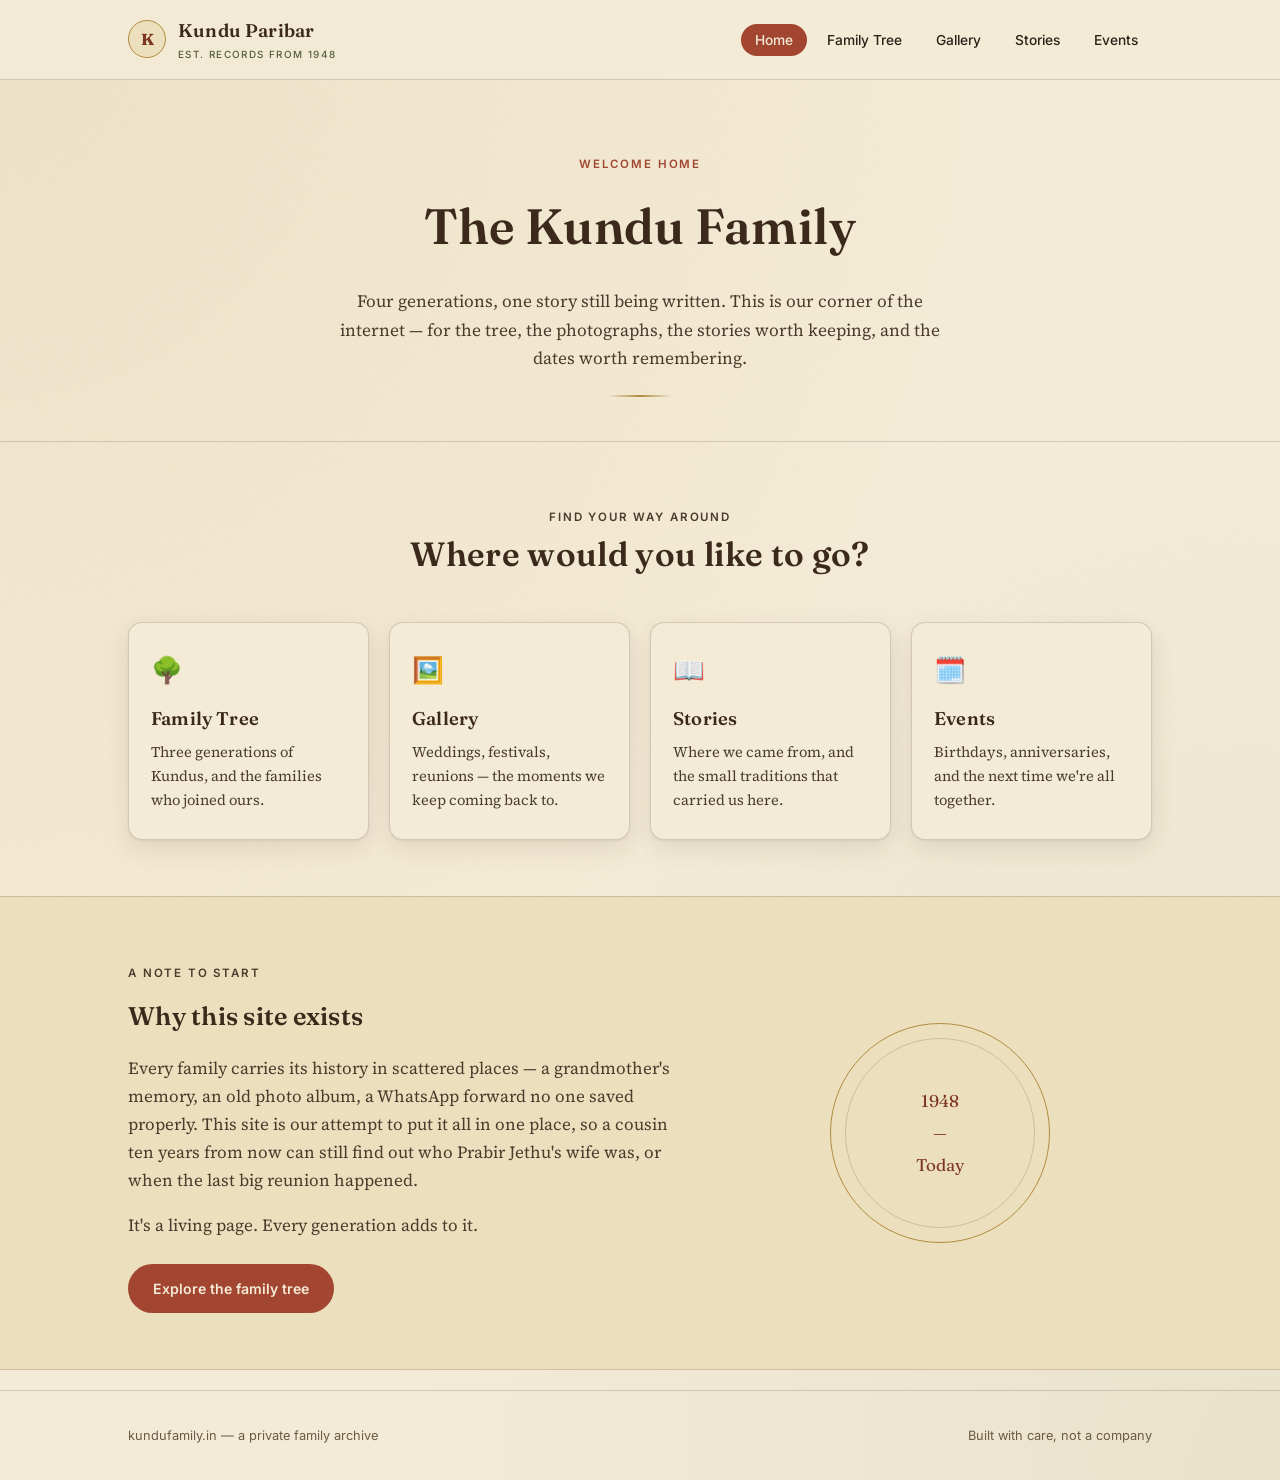
==== index.html @ 88c86d19 "Add files via upload" ====
<!DOCTYPE html>
<html lang="en">
<head>
<meta charset="UTF-8">
<meta name="viewport" content="width=device-width, initial-scale=1.0">
<title>The Kundu Family</title>
<meta name="description" content="The Kundu family — our tree, our stories, our gatherings, all in one place.">
<link rel="stylesheet" href="styles.css">
</head>
<body>

<header class="site-header">
  <div class="wrap">
    <a class="brand" href="index.html">
      <span class="brand-mark">K</span>
      <span class="brand-name">Kundu Paribar<small>Est. records from 1948</small></span>
    </a>
    <button class="nav-toggle" aria-expanded="false" aria-controls="primary-nav">Menu</button>
    <nav class="site-nav" id="primary-nav">
      <ul>
        <li><a href="index.html" class="active">Home</a></li>
        <li><a href="family-tree.html">Family Tree</a></li>
        <li><a href="gallery.html">Gallery</a></li>
        <li><a href="stories.html">Stories</a></li>
        <li><a href="events.html">Events</a></li>
      </ul>
    </nav>
  </div>
</header>

<section class="page-hero">
  <div class="wrap">
    <p class="eyebrow">Welcome home</p>
    <h1>The Kundu Family</h1>
    <p class="lede">Four generations, one story still being written. This is our corner of the internet — for the tree, the photographs, the stories worth keeping, and the dates worth remembering.</p>
    <div class="divider"></div>
  </div>
</section>

<section>
  <div class="wrap">
    <div class="section-head">
      <p class="eyebrow">Find your way around</p>
      <h2>Where would you like to go?</h2>
    </div>
    <div class="nav-grid">
      <a class="nav-card" href="family-tree.html">
        <span class="nav-card-icon" aria-hidden="true">🌳</span>
        <h3>Family Tree</h3>
        <p>Three generations of Kundus, and the families who joined ours.</p>
      </a>
      <a class="nav-card" href="gallery.html">
        <span class="nav-card-icon" aria-hidden="true">🖼️</span>
        <h3>Gallery</h3>
        <p>Weddings, festivals, reunions — the moments we keep coming back to.</p>
      </a>
      <a class="nav-card" href="stories.html">
        <span class="nav-card-icon" aria-hidden="true">📖</span>
        <h3>Stories</h3>
        <p>Where we came from, and the small traditions that carried us here.</p>
      </a>
      <a class="nav-card" href="events.html">
        <span class="nav-card-icon" aria-hidden="true">🗓️</span>
        <h3>Events</h3>
        <p>Birthdays, anniversaries, and the next time we're all together.</p>
      </a>
    </div>
  </div>
</section>

<section class="alt">
  <div class="wrap intro-split">
    <div class="intro-text">
      <p class="eyebrow">A note to start</p>
      <h2>Why this site exists</h2>
      <p>Every family carries its history in scattered places — a grandmother's memory, an old photo album, a WhatsApp forward no one saved properly. This site is our attempt to put it all in one place, so a cousin ten years from now can still find out who Prabir Jethu's wife was, or when the last big reunion happened.</p>
      <p>It's a living page. Every generation adds to it.</p>
      <a class="btn btn-primary" href="family-tree.html">Explore the family tree</a>
    </div>
    <div class="intro-figure" aria-hidden="true">
      <div class="ring-emblem">
        <span>1948</span>
        <span>—</span>
        <span>Today</span>
      </div>
    </div>
  </div>
</section>

<footer class="site-footer">
  <div class="wrap">
    <span class="foot-note">kundufamily.in — a private family archive</span>
    <span class="foot-note">Built with care, not a company</span>
  </div>
</footer>

<style>
  .nav-grid{
    display: grid;
    grid-template-columns: repeat(auto-fit, minmax(220px, 1fr));
    gap: 20px;
  }
  .nav-card{
    display: block;
    text-decoration: none;
    background: var(--cream);
    border: 1px solid var(--line);
    border-radius: 14px;
    padding: 26px 22px;
    box-shadow: var(--paper-shadow);
    transition: transform 0.18s ease, border-color 0.18s ease;
  }
  .nav-card:hover{ transform: translateY(-3px); border-color: var(--gold); }
  .nav-card-icon{ font-size: 1.6rem; }
  .nav-card h3{ margin: 12px 0 6px; font-size: 1.15rem; }
  .nav-card p{ margin: 0; font-size: 0.92rem; color: #4a3c2c; }

  .intro-split{
    display: grid;
    grid-template-columns: 1.3fr 1fr;
    gap: 48px;
    align-items: center;
  }
  .intro-text p{ color: #4a3c2c; }
  .intro-text .btn{ margin-top: 8px; }
  .ring-emblem{
    width: 220px; height: 220px;
    margin: 0 auto;
    border-radius: 50%;
    border: 1.5px solid var(--gold);
    display: flex; flex-direction: column;
    align-items: center; justify-content: center;
    gap: 4px;
    font-family: var(--display);
    color: var(--brick-dark);
    position: relative;
  }
  .ring-emblem::before{
    content: "";
    position: absolute; inset: 14px;
    border: 1px solid var(--line);
    border-radius: 50%;
  }
  @media (max-width: 760px){
    .intro-split{ grid-template-columns: 1fr; text-align: center; }
  }
</style>

<script>
  document.querySelector('.nav-toggle').addEventListener('click', function(){
    var nav = document.getElementById('primary-nav');
    var open = nav.classList.toggle('open');
    this.setAttribute('aria-expanded', open);
  });
</script>
</body>
</html>
---- styles.css ----
/* ==========================================================================
   Kundu Family — shared design system
   Palette: aged parchment, walnut ink, brick terracotta, sage, tarnished gold
   Type: Fraunces (display) / Source Serif 4 (body) / Inter (utility)
   ========================================================================== */

@import url('https://fonts.googleapis.com/css2?family=Fraunces:opsz,wght@9..144,300;9..144,500;9..144,600;9..144,700&family=Source+Serif+4:ital,wght@0,400;0,600;1,400&family=Inter:wght@400;500;600&display=swap');

:root{
  --cream:        #F4EBD6;
  --parchment:    #ECDFBE;
  --parchment-2:  #E4D3A9;
  --walnut:       #3B2A1C;
  --ink:          #2A2118;
  --brick:        #A24632;
  --brick-dark:   #7E3625;
  --sage:         #6E7A52;
  --sage-dark:    #545E3E;
  --gold:         #B08A3E;
  --line:         rgba(59,42,28,0.18);
  --paper-shadow: 0 1px 2px rgba(59,42,28,0.08), 0 8px 24px rgba(59,42,28,0.10);

  --display: 'Fraunces', serif;
  --body: 'Source Serif 4', serif;
  --utility: 'Inter', sans-serif;
}

*, *::before, *::after{ box-sizing: border-box; }
html{ scroll-behavior: smooth; }

body{
  margin: 0;
  background:
    radial-gradient(ellipse at top left, rgba(176,138,62,0.10), transparent 55%),
    radial-gradient(ellipse at bottom right, rgba(110,122,82,0.08), transparent 50%),
    var(--cream);
  color: var(--ink);
  font-family: var(--body);
  font-size: 17px;
  line-height: 1.65;
}

/* subtle paper grain */
body::before{
  content: "";
  position: fixed;
  inset: 0;
  pointer-events: none;
  opacity: 0.5;
  z-index: 0;
  background-image: url("data:image/svg+xml,%3Csvg xmlns='http://www.w3.org/2000/svg' width='120' height='120'%3E%3Cfilter id='n'%3E%3CfeTurbulence type='fractalNoise' baseFrequency='0.9' numOctaves='2' stitchTiles='stitch'/%3E%3C/filter%3E%3Crect width='100%25' height='100%25' filter='url(%23n)' opacity='0.035'/%3E%3C/svg%3E");
}

h1, h2, h3, h4{
  font-family: var(--display);
  color: var(--walnut);
  margin: 0 0 0.4em;
  font-weight: 600;
  letter-spacing: 0.01em;
}

a{ color: inherit; }
img{ max-width: 100%; display: block; }

.eyebrow{
  font-family: var(--utility);
  font-size: 0.72rem;
  letter-spacing: 0.16em;
  text-transform: uppercase;
  color: var(--brick);
  font-weight: 600;
}

.wrap{
  max-width: 1080px;
  margin: 0 auto;
  padding: 0 28px;
  position: relative;
  z-index: 1;
}

/* ---------- header / nav ---------- */
.site-header{
  position: sticky;
  top: 0;
  z-index: 50;
  background: rgba(244,235,214,0.92);
  backdrop-filter: blur(6px);
  border-bottom: 1px solid var(--line);
}
.site-header .wrap{
  display: flex;
  align-items: center;
  justify-content: space-between;
  padding-top: 16px;
  padding-bottom: 16px;
}
.brand{
  display: flex;
  align-items: center;
  gap: 12px;
  text-decoration: none;
}
.brand-mark{
  width: 38px; height: 38px;
  border-radius: 50%;
  border: 1.5px solid var(--gold);
  display: flex; align-items: center; justify-content: center;
  font-family: var(--display);
  font-weight: 700;
  color: var(--brick-dark);
  font-size: 1rem;
  background: var(--parchment);
}
.brand-name{
  font-family: var(--display);
  font-weight: 600;
  font-size: 1.15rem;
  color: var(--walnut);
  letter-spacing: 0.01em;
}
.brand-name small{
  display: block;
  font-family: var(--utility);
  font-weight: 500;
  font-size: 0.62rem;
  letter-spacing: 0.14em;
  text-transform: uppercase;
  color: var(--sage-dark);
}

nav.site-nav ul{
  list-style: none;
  display: flex;
  gap: 6px;
  margin: 0; padding: 0;
}
nav.site-nav a{
  font-family: var(--utility);
  font-size: 0.86rem;
  font-weight: 500;
  text-decoration: none;
  color: var(--ink);
  padding: 8px 14px;
  border-radius: 999px;
  transition: background 0.2s ease, color 0.2s ease;
}
nav.site-nav a:hover{ background: var(--parchment-2); }
nav.site-nav a.active{
  background: var(--brick);
  color: var(--cream);
}
nav.site-nav a:focus-visible, a:focus-visible, button:focus-visible{
  outline: 2px solid var(--brick);
  outline-offset: 2px;
}

.nav-toggle{
  display: none;
  font-family: var(--utility);
  background: none;
  border: 1px solid var(--line);
  border-radius: 8px;
  padding: 8px 12px;
  font-size: 0.85rem;
  cursor: pointer;
}

/* ---------- hero / page header ---------- */
.page-hero{
  padding: 64px 0 44px;
  text-align: center;
  border-bottom: 1px solid var(--line);
}
.page-hero h1{
  font-size: clamp(2.1rem, 4vw, 3.1rem);
}
.page-hero p.lede{
  max-width: 620px;
  margin: 14px auto 0;
  font-size: 1.08rem;
  color: #4a3c2c;
}
.divider{
  width: 64px; height: 2px;
  margin: 22px auto 0;
  background: linear-gradient(90deg, transparent, var(--gold), transparent);
}

section{ padding: 56px 0; }
section.alt{ background: var(--parchment); border-top: 1px solid var(--line); border-bottom: 1px solid var(--line); }

.section-head{ text-align: center; margin-bottom: 40px; }
.section-head h2{ font-size: clamp(1.6rem, 3vw, 2.1rem); }
.section-head p{ color: #4a3c2c; max-width: 560px; margin: 10px auto 0; }

/* ---------- buttons ---------- */
.btn{
  display: inline-block;
  font-family: var(--utility);
  font-weight: 600;
  font-size: 0.88rem;
  text-decoration: none;
  padding: 12px 24px;
  border-radius: 999px;
  border: 1px solid transparent;
  cursor: pointer;
  transition: transform 0.15s ease, box-shadow 0.15s ease;
}
.btn-primary{ background: var(--brick); color: var(--cream); }
.btn-primary:hover{ transform: translateY(-1px); box-shadow: var(--paper-shadow); }
.btn-outline{ border-color: var(--walnut); color: var(--walnut); background: transparent; }
.btn-outline:hover{ background: var(--walnut); color: var(--cream); }

/* ---------- cards (general) ---------- */
.card{
  background: var(--cream);
  border: 1px solid var(--line);
  border-radius: 14px;
  box-shadow: var(--paper-shadow);
}

/* ---------- footer ---------- */
footer.site-footer{
  border-top: 1px solid var(--line);
  padding: 34px 0;
  margin-top: 20px;
}
footer.site-footer .wrap{
  display: flex; flex-wrap: wrap; gap: 12px;
  align-items: center; justify-content: space-between;
}
footer .foot-note{
  font-family: var(--utility);
  font-size: 0.8rem;
  color: #6a5b47;
}

@media (max-width: 760px){
  nav.site-nav{
    position: absolute;
    top: 100%; left: 0; right: 0;
    background: var(--cream);
    border-bottom: 1px solid var(--line);
    display: none;
    padding: 10px 20px 18px;
  }
  nav.site-nav.open{ display: block; }
  nav.site-nav ul{ flex-direction: column; gap: 2px; }
  .nav-toggle{ display: inline-block; }
}

@media (prefers-reduced-motion: reduce){
  *{ scroll-behavior: auto !important; animation: none !important; transition: none !important; }
}
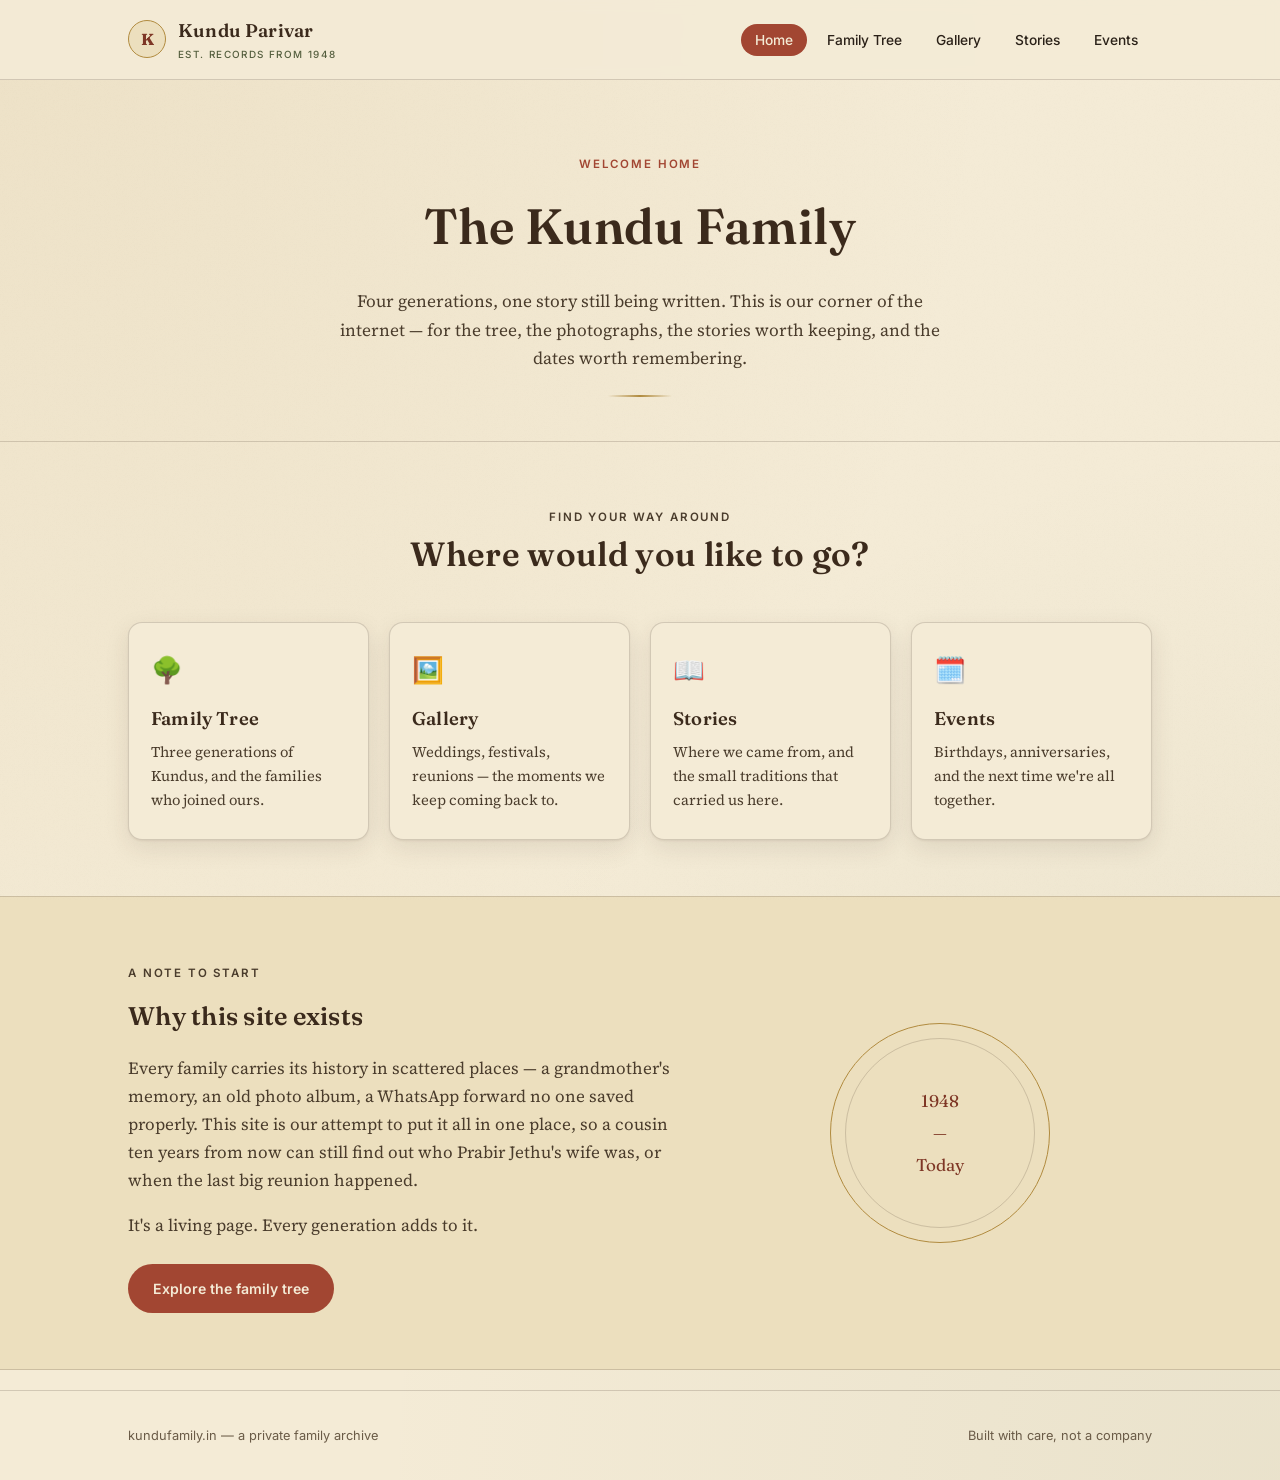
==== commit e9d5c320: "Update index.html" ====
--- a/index.html
+++ b/index.html
@@ -13,7 +13,7 @@
   <div class="wrap">
     <a class="brand" href="index.html">
       <span class="brand-mark">K</span>
-      <span class="brand-name">Kundu Paribar<small>Est. records from 1948</small></span>
+      <span class="brand-name">Kundu Parivar<small>Est. records from 1948</small></span>
     </a>
     <button class="nav-toggle" aria-expanded="false" aria-controls="primary-nav">Menu</button>
     <nav class="site-nav" id="primary-nav">
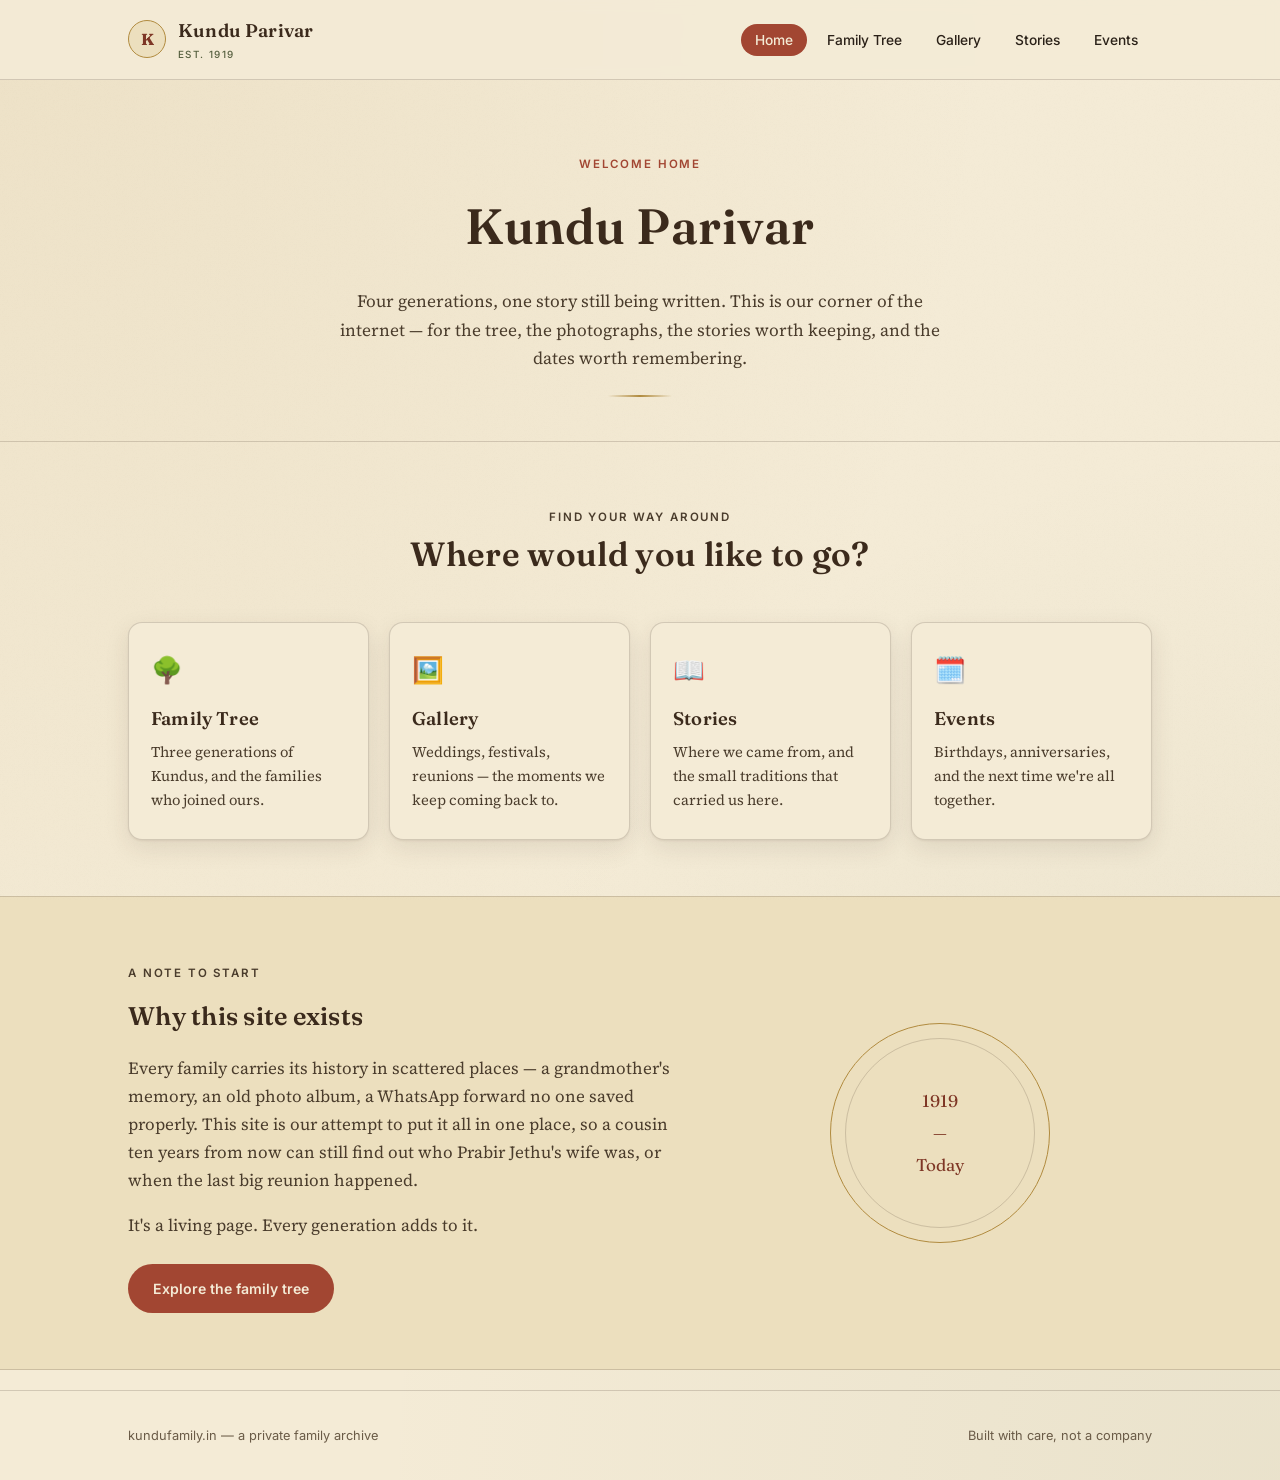
==== commit 6ab254b3: "Add files via upload" ====
--- a/index.html
+++ b/index.html
@@ -3,7 +3,7 @@
 <head>
 <meta charset="UTF-8">
 <meta name="viewport" content="width=device-width, initial-scale=1.0">
-<title>The Kundu Family</title>
+<title>Kundu Parivar</title>
 <meta name="description" content="The Kundu family — our tree, our stories, our gatherings, all in one place.">
 <link rel="stylesheet" href="styles.css">
 </head>
@@ -13,7 +13,7 @@
   <div class="wrap">
     <a class="brand" href="index.html">
       <span class="brand-mark">K</span>
-      <span class="brand-name">Kundu Parivar<small>Est. records from 1948</small></span>
+      <span class="brand-name">Kundu Parivar<small>Est. 1919</small></span>
     </a>
     <button class="nav-toggle" aria-expanded="false" aria-controls="primary-nav">Menu</button>
     <nav class="site-nav" id="primary-nav">
@@ -31,7 +31,7 @@
 <section class="page-hero">
   <div class="wrap">
     <p class="eyebrow">Welcome home</p>
-    <h1>The Kundu Family</h1>
+    <h1>Kundu Parivar</h1>
     <p class="lede">Four generations, one story still being written. This is our corner of the internet — for the tree, the photographs, the stories worth keeping, and the dates worth remembering.</p>
     <div class="divider"></div>
   </div>
@@ -79,7 +79,7 @@
     </div>
     <div class="intro-figure" aria-hidden="true">
       <div class="ring-emblem">
-        <span>1948</span>
+        <span>1919</span>
         <span>—</span>
         <span>Today</span>
       </div>
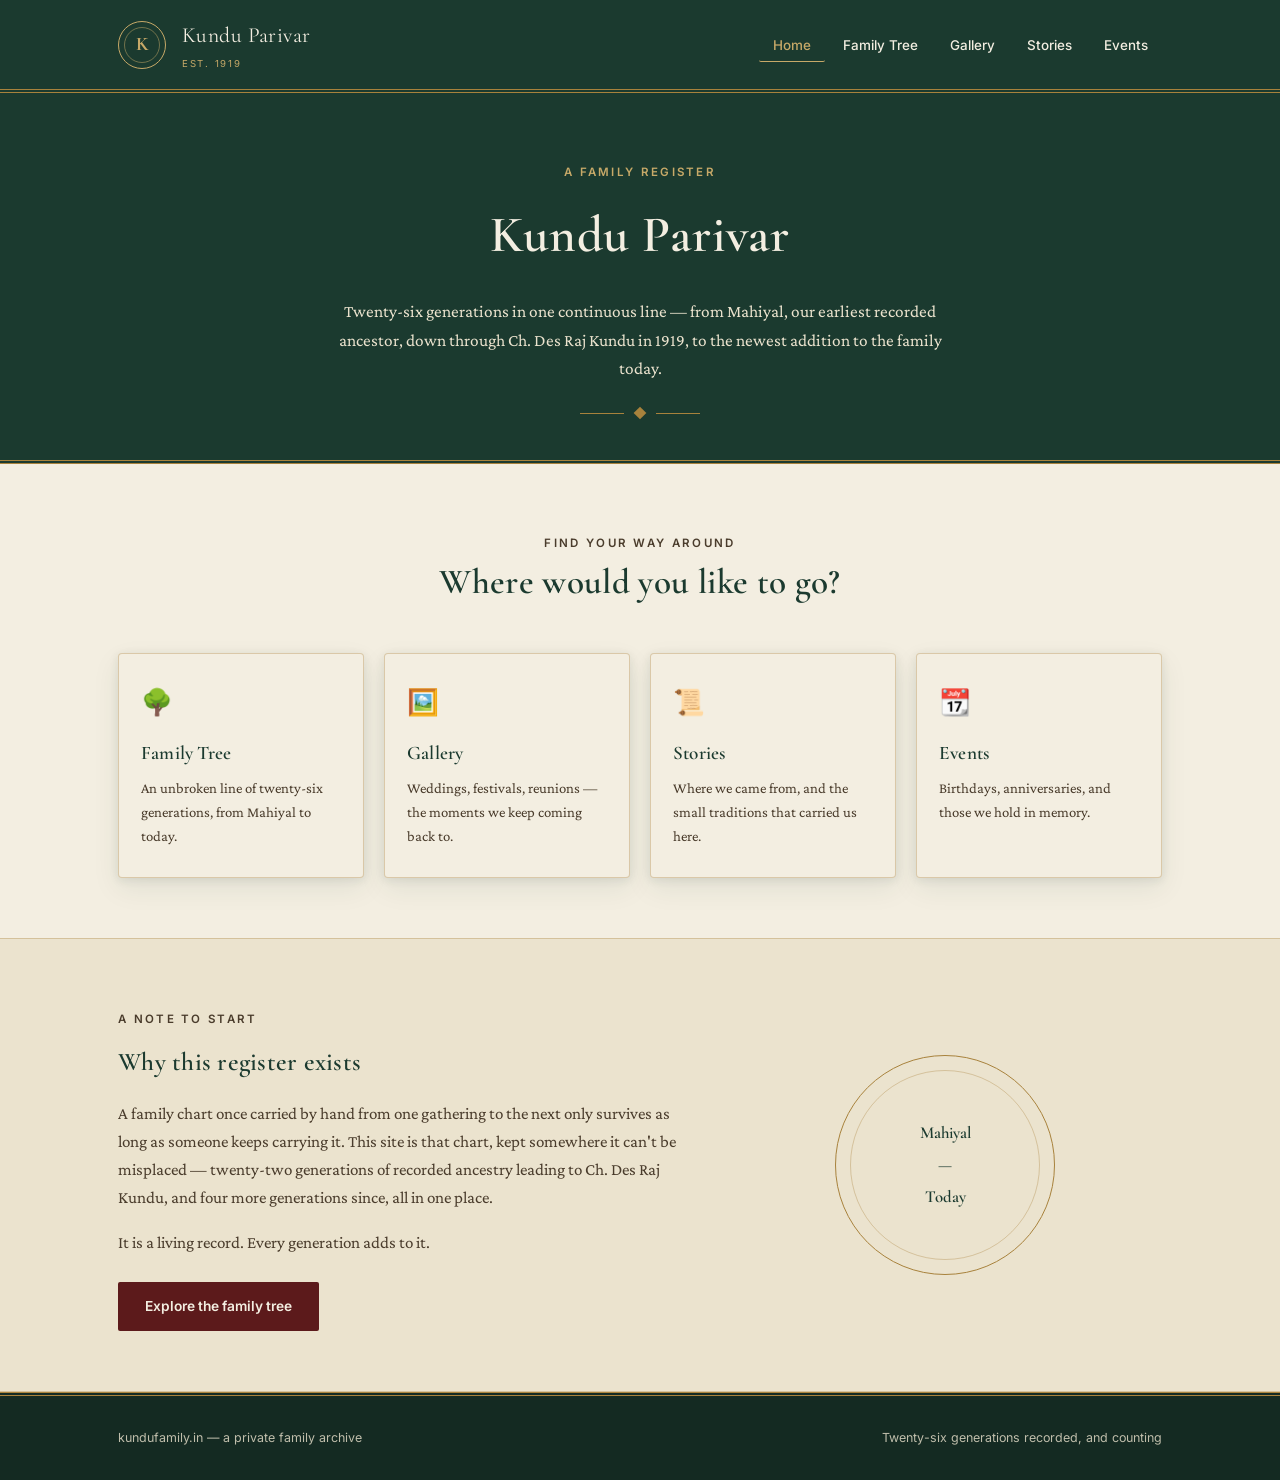
==== commit 5d6fb0a9: "Add files via upload" ====
--- a/index.html
+++ b/index.html
@@ -4,15 +4,15 @@
 <meta charset="UTF-8">
 <meta name="viewport" content="width=device-width, initial-scale=1.0">
 <title>Kundu Parivar</title>
-<meta name="description" content="The Kundu family — our tree, our stories, our gatherings, all in one place.">
+<meta name="description" content="Kundu Parivar — a family register tracing twenty-six generations, from Mahiyal to the newest addition to the family.">
 <link rel="stylesheet" href="styles.css">
 </head>
 <body>
 
-<header class="site-header">
+<header class="masthead">
   <div class="wrap">
-    <a class="brand" href="index.html">
-      <span class="brand-mark">K</span>
+    <a class="brandline" href="index.html">
+      <span class="crest">K</span>
       <span class="brand-name">Kundu Parivar<small>Est. 1919</small></span>
     </a>
     <button class="nav-toggle" aria-expanded="false" aria-controls="primary-nav">Menu</button>
@@ -30,10 +30,10 @@
 
 <section class="page-hero">
   <div class="wrap">
-    <p class="eyebrow">Welcome home</p>
+    <p class="eyebrow">A family register</p>
     <h1>Kundu Parivar</h1>
-    <p class="lede">Four generations, one story still being written. This is our corner of the internet — for the tree, the photographs, the stories worth keeping, and the dates worth remembering.</p>
-    <div class="divider"></div>
+    <p class="lede">Twenty-six generations in one continuous line — from Mahiyal, our earliest recorded ancestor, down through Ch. Des Raj Kundu in 1919, to the newest addition to the family today.</p>
+    <div class="ornament"><span></span></div>
   </div>
 </section>
 
@@ -45,24 +45,24 @@
     </div>
     <div class="nav-grid">
       <a class="nav-card" href="family-tree.html">
-        <span class="nav-card-icon" aria-hidden="true">🌳</span>
+        <span class="nav-card-icon" aria-hidden="true">&#127795;</span>
         <h3>Family Tree</h3>
-        <p>Three generations of Kundus, and the families who joined ours.</p>
+        <p>An unbroken line of twenty-six generations, from Mahiyal to today.</p>
       </a>
       <a class="nav-card" href="gallery.html">
-        <span class="nav-card-icon" aria-hidden="true">🖼️</span>
+        <span class="nav-card-icon" aria-hidden="true">&#128444;&#65039;</span>
         <h3>Gallery</h3>
         <p>Weddings, festivals, reunions — the moments we keep coming back to.</p>
       </a>
       <a class="nav-card" href="stories.html">
-        <span class="nav-card-icon" aria-hidden="true">📖</span>
+        <span class="nav-card-icon" aria-hidden="true">&#128220;</span>
         <h3>Stories</h3>
         <p>Where we came from, and the small traditions that carried us here.</p>
       </a>
       <a class="nav-card" href="events.html">
-        <span class="nav-card-icon" aria-hidden="true">🗓️</span>
+        <span class="nav-card-icon" aria-hidden="true">&#128198;</span>
         <h3>Events</h3>
-        <p>Birthdays, anniversaries, and the next time we're all together.</p>
+        <p>Birthdays, anniversaries, and those we hold in memory.</p>
       </a>
     </div>
   </div>
@@ -72,15 +72,15 @@
   <div class="wrap intro-split">
     <div class="intro-text">
       <p class="eyebrow">A note to start</p>
-      <h2>Why this site exists</h2>
-      <p>Every family carries its history in scattered places — a grandmother's memory, an old photo album, a WhatsApp forward no one saved properly. This site is our attempt to put it all in one place, so a cousin ten years from now can still find out who Prabir Jethu's wife was, or when the last big reunion happened.</p>
-      <p>It's a living page. Every generation adds to it.</p>
+      <h2>Why this register exists</h2>
+      <p>A family chart once carried by hand from one gathering to the next only survives as long as someone keeps carrying it. This site is that chart, kept somewhere it can't be misplaced — twenty-two generations of recorded ancestry leading to Ch. Des Raj Kundu, and four more generations since, all in one place.</p>
+      <p>It is a living record. Every generation adds to it.</p>
       <a class="btn btn-primary" href="family-tree.html">Explore the family tree</a>
     </div>
     <div class="intro-figure" aria-hidden="true">
       <div class="ring-emblem">
-        <span>1919</span>
-        <span>—</span>
+        <span>Mahiyal</span>
+        <span>&mdash;</span>
         <span>Today</span>
       </div>
     </div>
@@ -89,61 +89,38 @@
 
 <footer class="site-footer">
   <div class="wrap">
-    <span class="foot-note">kundufamily.in — a private family archive</span>
-    <span class="foot-note">Built with care, not a company</span>
+    <span class="foot-note">kundufamily.in &mdash; a private family archive</span>
+    <span class="foot-note">Twenty-six generations recorded, and counting</span>
   </div>
 </footer>
 
 <style>
   .nav-grid{
-    display: grid;
-    grid-template-columns: repeat(auto-fit, minmax(220px, 1fr));
-    gap: 20px;
+    display: grid; grid-template-columns: repeat(auto-fit, minmax(220px, 1fr)); gap: 20px;
   }
   .nav-card{
-    display: block;
-    text-decoration: none;
-    background: var(--cream);
-    border: 1px solid var(--line);
-    border-radius: 14px;
-    padding: 26px 22px;
-    box-shadow: var(--paper-shadow);
+    display: block; text-decoration: none;
+    background: var(--ivory); border: 1px solid var(--line); border-radius: 4px;
+    padding: 28px 22px; box-shadow: var(--shadow);
     transition: transform 0.18s ease, border-color 0.18s ease;
   }
   .nav-card:hover{ transform: translateY(-3px); border-color: var(--gold); }
   .nav-card-icon{ font-size: 1.6rem; }
-  .nav-card h3{ margin: 12px 0 6px; font-size: 1.15rem; }
+  .nav-card h3{ margin: 14px 0 6px; font-size: 1.2rem; }
   .nav-card p{ margin: 0; font-size: 0.92rem; color: #4a3c2c; }
 
-  .intro-split{
-    display: grid;
-    grid-template-columns: 1.3fr 1fr;
-    gap: 48px;
-    align-items: center;
-  }
+  .intro-split{ display: grid; grid-template-columns: 1.3fr 1fr; gap: 48px; align-items: center; }
   .intro-text p{ color: #4a3c2c; }
   .intro-text .btn{ margin-top: 8px; }
   .ring-emblem{
-    width: 220px; height: 220px;
-    margin: 0 auto;
-    border-radius: 50%;
+    width: 220px; height: 220px; margin: 0 auto; border-radius: 50%;
     border: 1.5px solid var(--gold);
-    display: flex; flex-direction: column;
-    align-items: center; justify-content: center;
-    gap: 4px;
-    font-family: var(--display);
-    color: var(--brick-dark);
-    position: relative;
+    display: flex; flex-direction: column; align-items: center; justify-content: center; gap: 4px;
+    font-family: var(--display); color: var(--green); position: relative; text-align: center;
   }
-  .ring-emblem::before{
-    content: "";
-    position: absolute; inset: 14px;
-    border: 1px solid var(--line);
-    border-radius: 50%;
-  }
-  @media (max-width: 760px){
-    .intro-split{ grid-template-columns: 1fr; text-align: center; }
-  }
+  .ring-emblem::before{ content:""; position:absolute; inset:14px; border:1px solid var(--line); border-radius:50%; }
+  .ring-emblem span:first-child, .ring-emblem span:last-child{ font-size: 1.05rem; font-weight: 600; }
+  @media (max-width: 760px){ .intro-split{ grid-template-columns: 1fr; text-align: center; } }
 </style>
 
 <script>
--- a/styles.css
+++ b/styles.css
@@ -1,27 +1,27 @@
 /* ==========================================================================
-   Kundu Family — shared design system
-   Palette: aged parchment, walnut ink, brick terracotta, sage, tarnished gold
-   Type: Fraunces (display) / Source Serif 4 (body) / Inter (utility)
+   Kundu Parivar — shared design system
+   Direction: elegant & formal — a family register, not a scrapbook.
+   Palette: deep bottle green, oxblood maroon, brass gold, ivory, ink.
+   Type: Cormorant Garamond (display) / Crimson Pro (body) / Inter (utility)
    ========================================================================== */
 
-@import url('https://fonts.googleapis.com/css2?family=Fraunces:opsz,wght@9..144,300;9..144,500;9..144,600;9..144,700&family=Source+Serif+4:ital,wght@0,400;0,600;1,400&family=Inter:wght@400;500;600&display=swap');
+@import url('https://fonts.googleapis.com/css2?family=Cormorant+Garamond:ital,wght@0,500;0,600;0,700;1,500&family=Crimson+Pro:ital,wght@0,400;0,600;1,400&family=Inter:wght@400;500;600&display=swap');
 
 :root{
-  --cream:        #F4EBD6;
-  --parchment:    #ECDFBE;
-  --parchment-2:  #E4D3A9;
-  --walnut:       #3B2A1C;
-  --ink:          #2A2118;
-  --brick:        #A24632;
-  --brick-dark:   #7E3625;
-  --sage:         #6E7A52;
-  --sage-dark:    #545E3E;
-  --gold:         #B08A3E;
-  --line:         rgba(59,42,28,0.18);
-  --paper-shadow: 0 1px 2px rgba(59,42,28,0.08), 0 8px 24px rgba(59,42,28,0.10);
+  --green:      #1B3A2F;
+  --green-2:    #234A3C;
+  --green-deep: #142A22;
+  --maroon:     #5C1A1B;
+  --gold:       #A8823C;
+  --gold-light: #C7A968;
+  --ivory:      #F3EEE1;
+  --ivory-2:    #EBE3CE;
+  --ink:        #211C16;
+  --line:       rgba(168,130,60,0.35);
+  --shadow:     0 2px 10px rgba(27,58,47,0.10), 0 10px 28px rgba(27,58,47,0.08);
 
-  --display: 'Fraunces', serif;
-  --body: 'Source Serif 4', serif;
+  --display: 'Cormorant Garamond', serif;
+  --body: 'Crimson Pro', serif;
   --utility: 'Inter', sans-serif;
 }
 
@@ -30,224 +30,162 @@
 
 body{
   margin: 0;
-  background:
-    radial-gradient(ellipse at top left, rgba(176,138,62,0.10), transparent 55%),
-    radial-gradient(ellipse at bottom right, rgba(110,122,82,0.08), transparent 50%),
-    var(--cream);
+  background: var(--ivory);
   color: var(--ink);
   font-family: var(--body);
   font-size: 17px;
   line-height: 1.65;
 }
 
-/* subtle paper grain */
-body::before{
-  content: "";
-  position: fixed;
-  inset: 0;
-  pointer-events: none;
-  opacity: 0.5;
-  z-index: 0;
-  background-image: url("data:image/svg+xml,%3Csvg xmlns='http://www.w3.org/2000/svg' width='120' height='120'%3E%3Cfilter id='n'%3E%3CfeTurbulence type='fractalNoise' baseFrequency='0.9' numOctaves='2' stitchTiles='stitch'/%3E%3C/filter%3E%3Crect width='100%25' height='100%25' filter='url(%23n)' opacity='0.035'/%3E%3C/svg%3E");
-}
-
 h1, h2, h3, h4{
   font-family: var(--display);
-  color: var(--walnut);
+  color: var(--green);
+  font-weight: 600;
   margin: 0 0 0.4em;
-  font-weight: 600;
   letter-spacing: 0.01em;
 }
-
 a{ color: inherit; }
 img{ max-width: 100%; display: block; }
+code{ font-family: 'SFMono-Regular', Consolas, monospace; }
+
+.wrap{ max-width: 1100px; margin: 0 auto; padding: 0 28px; }
 
 .eyebrow{
   font-family: var(--utility);
   font-size: 0.72rem;
-  letter-spacing: 0.16em;
+  letter-spacing: 0.2em;
   text-transform: uppercase;
-  color: var(--brick);
+  color: var(--maroon);
   font-weight: 600;
 }
 
-.wrap{
-  max-width: 1080px;
-  margin: 0 auto;
-  padding: 0 28px;
-  position: relative;
-  z-index: 1;
+/* ---------- letterhead header ---------- */
+.masthead{
+  position: sticky; top: 0; z-index: 50;
+  background: var(--green);
+  color: var(--ivory);
+  border-bottom: 4px double var(--gold);
+}
+.masthead .wrap{
+  display: flex; align-items: center; justify-content: space-between;
+  padding: 18px 28px;
+}
+.brandline{ display: flex; align-items: center; gap: 16px; text-decoration: none; color: var(--ivory); }
+.crest{
+  width: 48px; height: 48px; border-radius: 50%;
+  border: 1.5px solid var(--gold-light);
+  display: flex; align-items: center; justify-content: center;
+  font-family: var(--display); font-weight: 700; font-size: 1.2rem; color: var(--gold-light);
+  position: relative; flex-shrink: 0;
+}
+.crest::before{ content:""; position:absolute; inset:5px; border:1px solid rgba(199,169,104,0.5); border-radius:50%; }
+.brand-name{ font-family: var(--display); font-size: 1.35rem; letter-spacing: 0.02em; }
+.brand-name small{
+  display: block; font-family: var(--utility); font-size: 0.6rem; letter-spacing: 0.18em;
+  text-transform: uppercase; color: var(--gold-light); margin-top: 2px;
 }
 
-/* ---------- header / nav ---------- */
-.site-header{
-  position: sticky;
-  top: 0;
-  z-index: 50;
-  background: rgba(244,235,214,0.92);
-  backdrop-filter: blur(6px);
-  border-bottom: 1px solid var(--line);
+nav.site-nav ul{ list-style: none; display: flex; gap: 4px; margin: 0; padding: 0; }
+nav.site-nav a{
+  font-family: var(--utility); font-size: 0.84rem; font-weight: 500;
+  text-decoration: none; color: var(--ivory); padding: 8px 14px; border-radius: 2px;
+  border-bottom: 1px solid transparent;
+  transition: border-color 0.2s ease, color 0.2s ease;
 }
-.site-header .wrap{
-  display: flex;
-  align-items: center;
-  justify-content: space-between;
-  padding-top: 16px;
-  padding-bottom: 16px;
-}
-.brand{
-  display: flex;
-  align-items: center;
-  gap: 12px;
-  text-decoration: none;
-}
-.brand-mark{
-  width: 38px; height: 38px;
-  border-radius: 50%;
-  border: 1.5px solid var(--gold);
-  display: flex; align-items: center; justify-content: center;
-  font-family: var(--display);
-  font-weight: 700;
-  color: var(--brick-dark);
-  font-size: 1rem;
-  background: var(--parchment);
-}
-.brand-name{
-  font-family: var(--display);
-  font-weight: 600;
-  font-size: 1.15rem;
-  color: var(--walnut);
-  letter-spacing: 0.01em;
-}
-.brand-name small{
-  display: block;
-  font-family: var(--utility);
-  font-weight: 500;
-  font-size: 0.62rem;
-  letter-spacing: 0.14em;
-  text-transform: uppercase;
-  color: var(--sage-dark);
-}
-
-nav.site-nav ul{
-  list-style: none;
-  display: flex;
-  gap: 6px;
-  margin: 0; padding: 0;
-}
-nav.site-nav a{
-  font-family: var(--utility);
-  font-size: 0.86rem;
-  font-weight: 500;
-  text-decoration: none;
-  color: var(--ink);
-  padding: 8px 14px;
-  border-radius: 999px;
-  transition: background 0.2s ease, color 0.2s ease;
-}
-nav.site-nav a:hover{ background: var(--parchment-2); }
-nav.site-nav a.active{
-  background: var(--brick);
-  color: var(--cream);
-}
+nav.site-nav a:hover{ border-color: var(--gold-light); }
+nav.site-nav a.active{ color: var(--gold-light); border-color: var(--gold-light); }
 nav.site-nav a:focus-visible, a:focus-visible, button:focus-visible{
-  outline: 2px solid var(--brick);
-  outline-offset: 2px;
+  outline: 2px solid var(--gold-light); outline-offset: 2px;
 }
 
 .nav-toggle{
   display: none;
-  font-family: var(--utility);
-  background: none;
-  border: 1px solid var(--line);
-  border-radius: 8px;
-  padding: 8px 12px;
-  font-size: 0.85rem;
-  cursor: pointer;
+  font-family: var(--utility); background: none; color: var(--ivory);
+  border: 1px solid var(--gold-light); border-radius: 4px;
+  padding: 7px 12px; font-size: 0.82rem; cursor: pointer;
 }
 
-/* ---------- hero / page header ---------- */
+/* ---------- page hero / title-page treatment ---------- */
 .page-hero{
-  padding: 64px 0 44px;
   text-align: center;
-  border-bottom: 1px solid var(--line);
+  padding: 58px 0 40px;
+  background: var(--green);
+  color: var(--ivory);
+  border-bottom: 4px double var(--gold);
 }
+.page-hero .eyebrow{ color: var(--gold-light); }
 .page-hero h1{
-  font-size: clamp(2.1rem, 4vw, 3.1rem);
+  color: var(--ivory);
+  font-size: clamp(2.2rem, 4vw, 3.2rem);
+  margin-top: 8px;
 }
 .page-hero p.lede{
-  max-width: 620px;
-  margin: 14px auto 0;
-  font-size: 1.08rem;
-  color: #4a3c2c;
+  max-width: 640px; margin: 14px auto 0;
+  font-size: 1.08rem; color: var(--ivory-2);
 }
-.divider{
-  width: 64px; height: 2px;
-  margin: 22px auto 0;
-  background: linear-gradient(90deg, transparent, var(--gold), transparent);
+.ornament{ margin: 22px auto 0; width: 120px; height: 14px; position: relative; }
+.ornament::before, .ornament::after{
+  content: ""; position: absolute; top: 50%; width: 44px; height: 1px; background: var(--gold);
+}
+.ornament::before{ left: 0; }
+.ornament::after{ right: 0; }
+.ornament span{
+  position: absolute; left: 50%; top: 50%; transform: translate(-50%,-50%) rotate(45deg);
+  width: 9px; height: 9px; background: var(--gold);
 }
 
-section{ padding: 56px 0; }
-section.alt{ background: var(--parchment); border-top: 1px solid var(--line); border-bottom: 1px solid var(--line); }
+section{ padding: 60px 0; }
+section.alt{ background: var(--ivory-2); border-top: 1px solid var(--line); border-bottom: 1px solid var(--line); }
 
-.section-head{ text-align: center; margin-bottom: 40px; }
-.section-head h2{ font-size: clamp(1.6rem, 3vw, 2.1rem); }
-.section-head p{ color: #4a3c2c; max-width: 560px; margin: 10px auto 0; }
+.section-head{ text-align: center; margin-bottom: 42px; }
+.section-head h2{ font-size: clamp(1.7rem, 3vw, 2.2rem); }
+.section-head p{ color: #4a3c2c; max-width: 580px; margin: 10px auto 0; }
 
 /* ---------- buttons ---------- */
 .btn{
-  display: inline-block;
-  font-family: var(--utility);
-  font-weight: 600;
-  font-size: 0.88rem;
-  text-decoration: none;
-  padding: 12px 24px;
-  border-radius: 999px;
-  border: 1px solid transparent;
-  cursor: pointer;
-  transition: transform 0.15s ease, box-shadow 0.15s ease;
+  display: inline-block; font-family: var(--utility); font-weight: 600; font-size: 0.86rem;
+  text-decoration: none; padding: 12px 26px; border-radius: 2px; border: 1px solid transparent;
+  cursor: pointer; transition: transform 0.15s ease, box-shadow 0.15s ease;
 }
-.btn-primary{ background: var(--brick); color: var(--cream); }
-.btn-primary:hover{ transform: translateY(-1px); box-shadow: var(--paper-shadow); }
-.btn-outline{ border-color: var(--walnut); color: var(--walnut); background: transparent; }
-.btn-outline:hover{ background: var(--walnut); color: var(--cream); }
+.btn-primary{ background: var(--maroon); color: var(--ivory); }
+.btn-primary:hover{ transform: translateY(-1px); box-shadow: var(--shadow); }
+.btn-outline{ border-color: var(--gold); color: var(--green); background: transparent; }
+.btn-outline:hover{ background: var(--green); color: var(--ivory); border-color: var(--green); }
 
-/* ---------- cards (general) ---------- */
+/* ---------- certificate-style card ---------- */
 .card{
-  background: var(--cream);
+  background: var(--ivory);
   border: 1px solid var(--line);
-  border-radius: 14px;
-  box-shadow: var(--paper-shadow);
+  outline: 1px solid var(--line);
+  outline-offset: 3px;
+  border-radius: 4px;
+  box-shadow: var(--shadow);
 }
 
 /* ---------- footer ---------- */
 footer.site-footer{
-  border-top: 1px solid var(--line);
-  padding: 34px 0;
-  margin-top: 20px;
+  background: var(--green-deep);
+  color: var(--ivory-2);
+  padding: 32px 0;
+  border-top: 4px double var(--gold);
 }
 footer.site-footer .wrap{
-  display: flex; flex-wrap: wrap; gap: 12px;
-  align-items: center; justify-content: space-between;
+  display: flex; flex-wrap: wrap; gap: 12px; align-items: center; justify-content: space-between;
 }
-footer .foot-note{
-  font-family: var(--utility);
-  font-size: 0.8rem;
-  color: #6a5b47;
-}
+footer .foot-note{ font-family: var(--utility); font-size: 0.78rem; color: var(--ivory-2); opacity: 0.8; }
+footer code{ color: var(--gold-light); }
 
 @media (max-width: 760px){
   nav.site-nav{
-    position: absolute;
-    top: 100%; left: 0; right: 0;
-    background: var(--cream);
-    border-bottom: 1px solid var(--line);
-    display: none;
-    padding: 10px 20px 18px;
+    position: absolute; top: 100%; left: 0; right: 0;
+    background: var(--green); border-bottom: 3px double var(--gold);
+    display: none; padding: 8px 20px 16px;
   }
   nav.site-nav.open{ display: block; }
   nav.site-nav ul{ flex-direction: column; gap: 2px; }
   .nav-toggle{ display: inline-block; }
+  .masthead{ position: sticky; }
+  .masthead .wrap{ position: relative; }
 }
 
 @media (prefers-reduced-motion: reduce){
